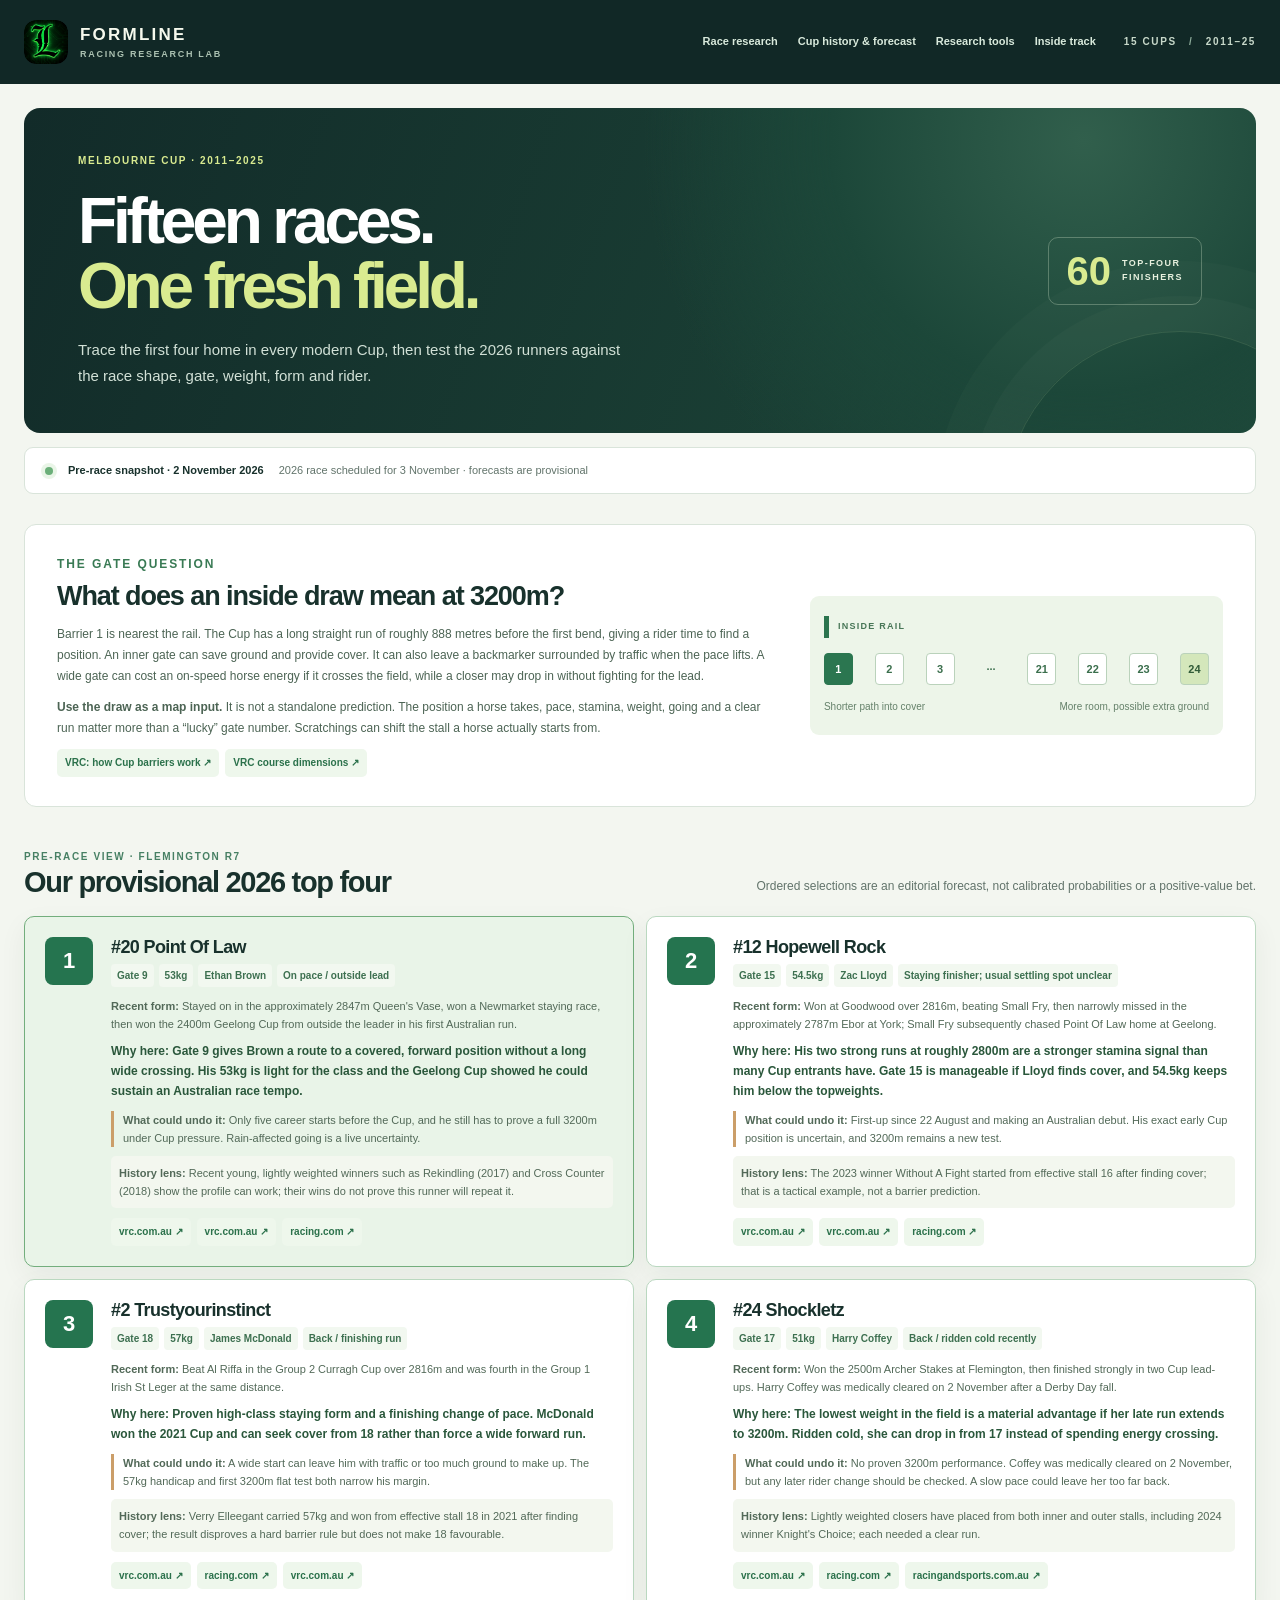
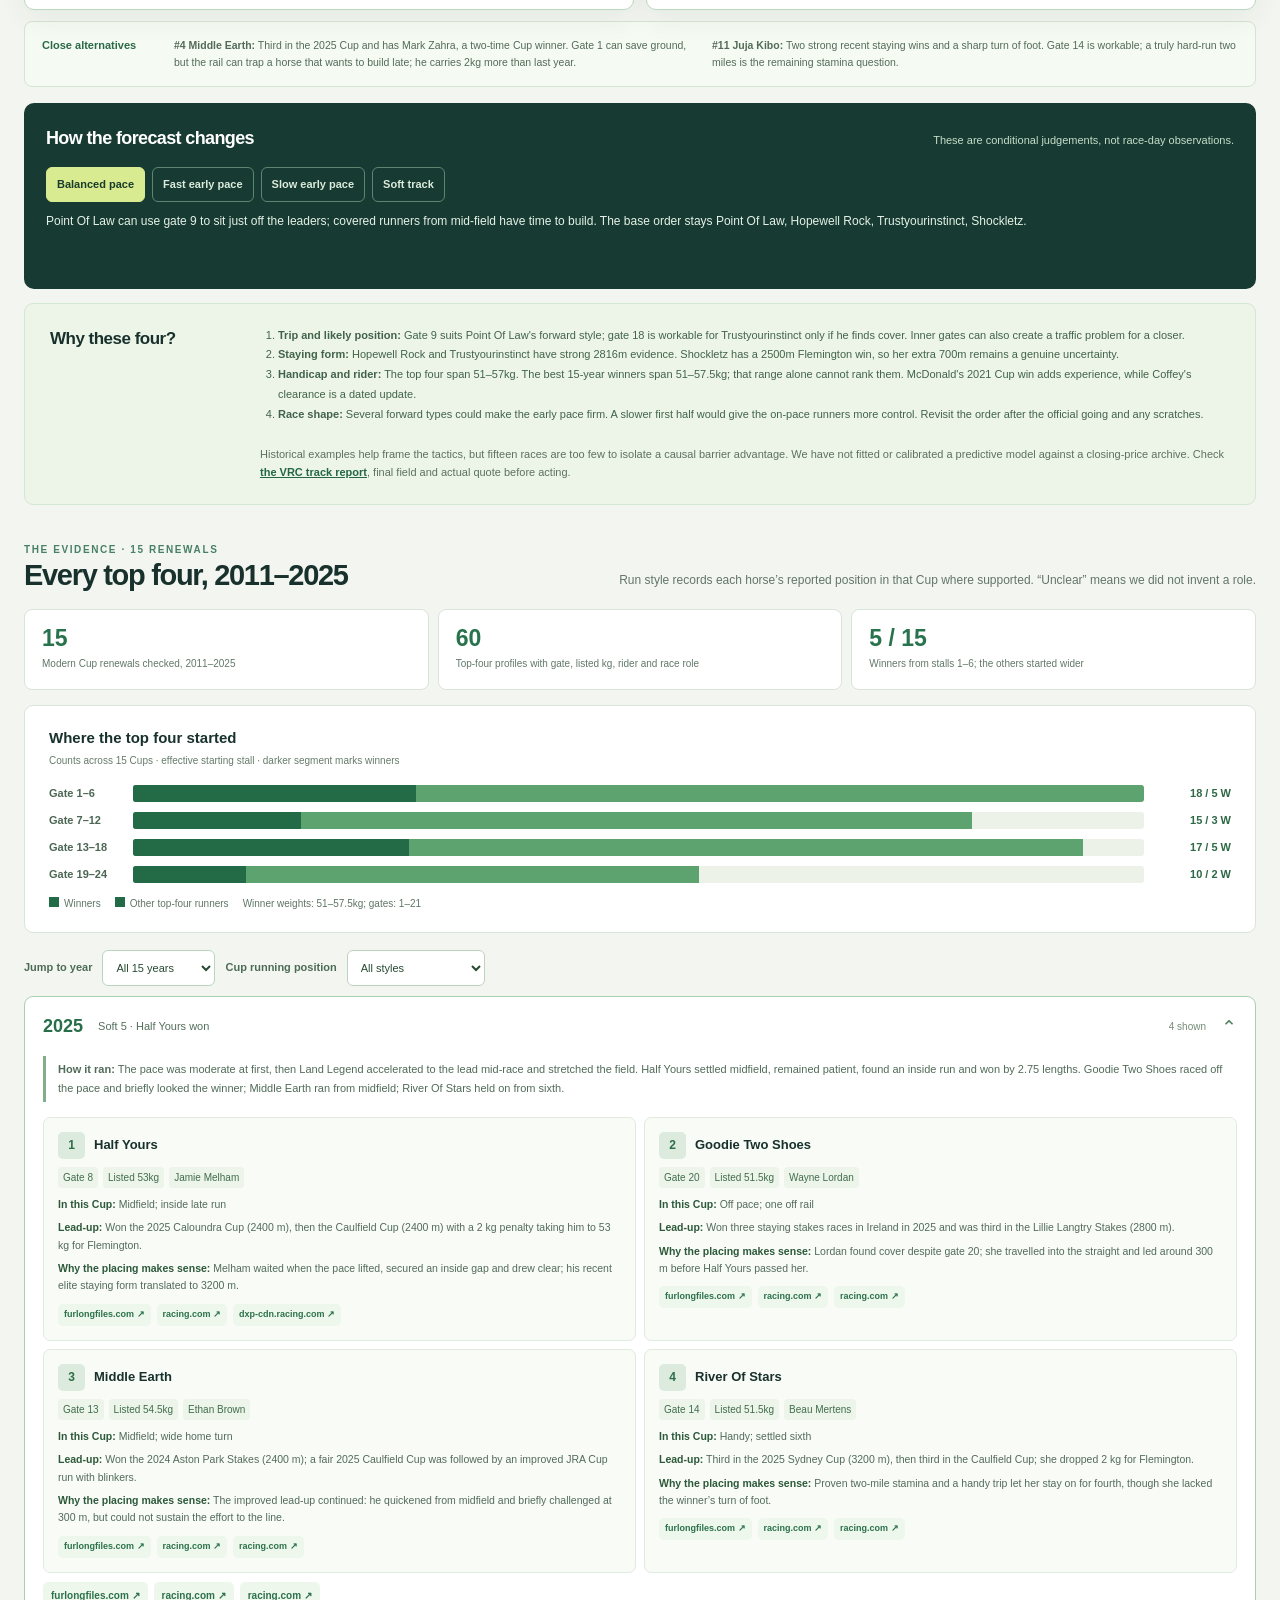
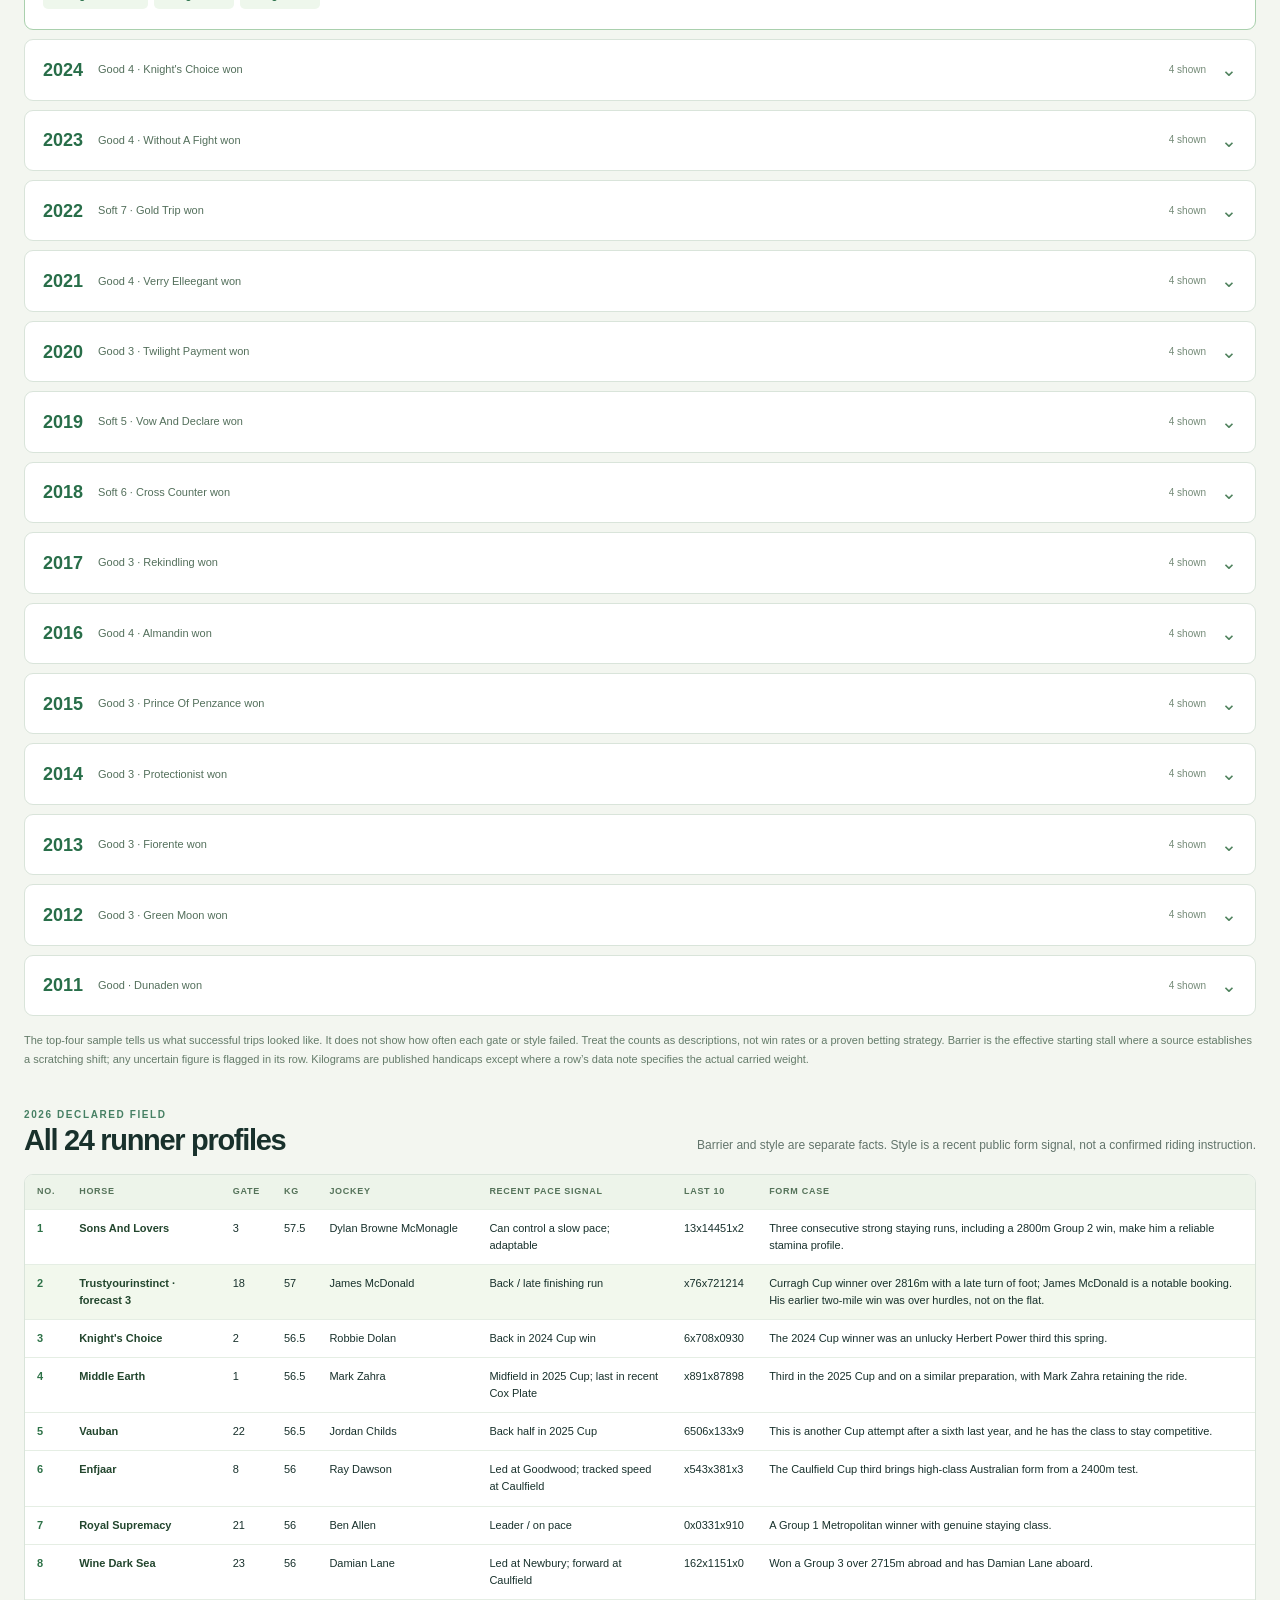
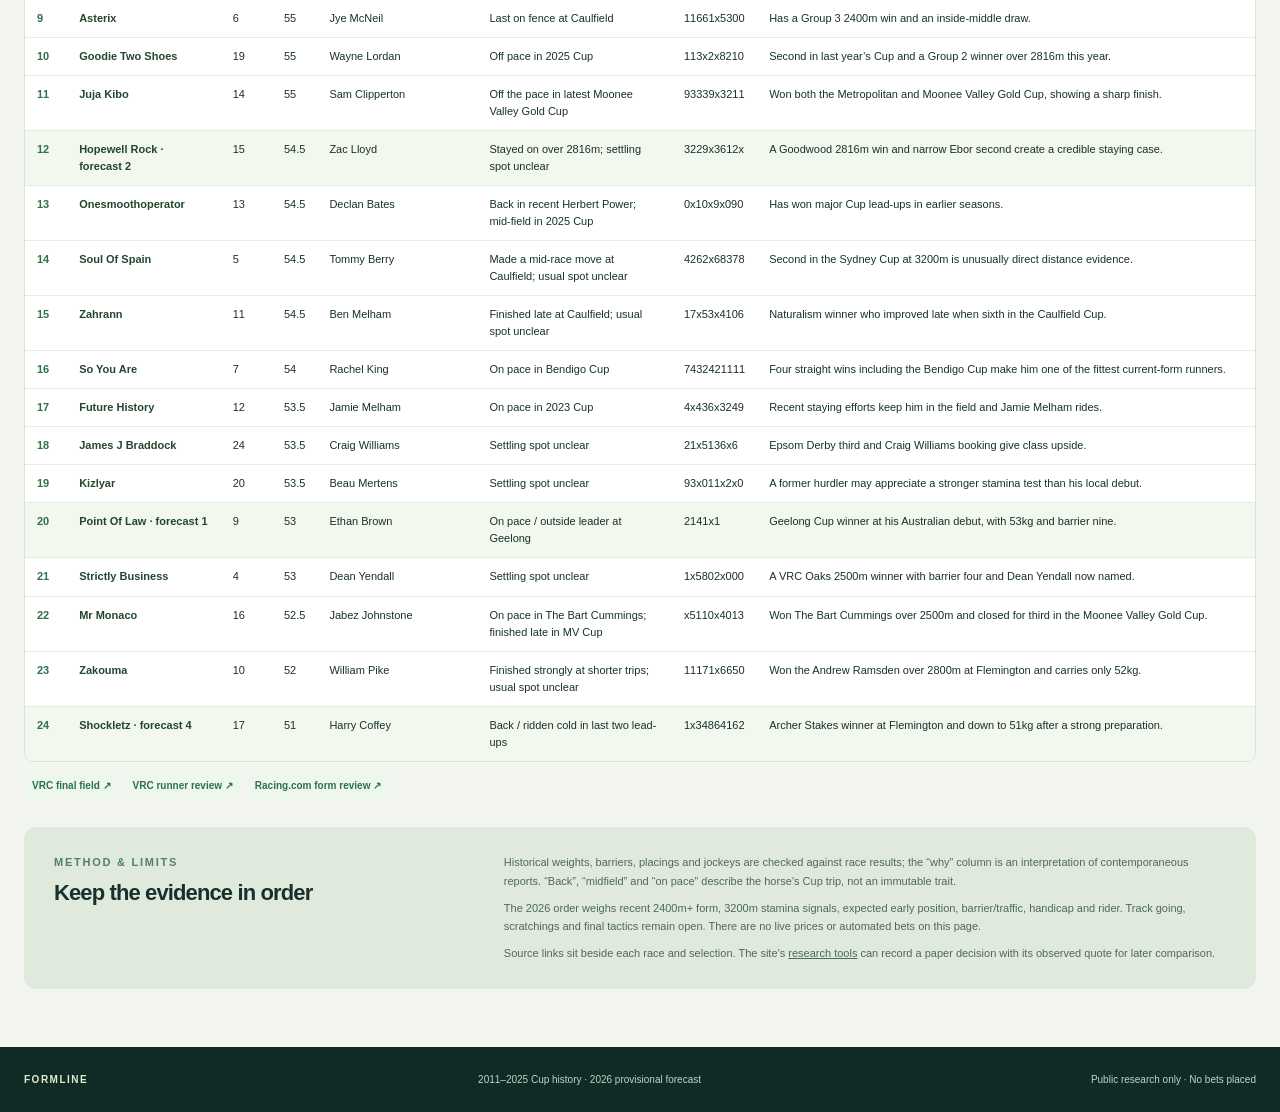
==== cup-analysis.html @ 64420d18 "Add Cup history forecast and personal research workspace" ====
<!doctype html>
<html lang="en-AU">
<head>
  <meta charset="utf-8">
  <meta name="viewport" content="width=device-width, initial-scale=1, viewport-fit=cover">
  <meta name="theme-color" content="#112826">
  <meta name="apple-mobile-web-app-capable" content="yes">
  <meta name="apple-mobile-web-app-status-bar-style" content="black-translucent">
  <meta name="description" content="Fifteen Melbourne Cups, 60 top-four finishers, pace and barrier analysis, and a source-linked provisional 2026 forecast.">
  <title>Cup history and 2026 forecast | FormLine</title>
  <link rel="icon" type="image/png" href="logo-green.png">
  <link rel="apple-touch-icon" href="logo-green.png">
  <link rel="manifest" href="manifest.webmanifest">
  <link rel="stylesheet" href="style.css">
  <link rel="stylesheet" href="cup-analysis.css">
  <script src="cup-analysis.js" defer></script>
</head>
<body>
  <a class="skip-link" href="#forecast">Skip to forecast</a>
  <header class="site-header"><div class="header-inner">
    <button type="button" id="analysisMenuToggle" class="menu-toggle" aria-controls="analysisSidebar" aria-expanded="false" aria-label="Open navigation">☰</button>
    <a class="brand brand-link" href="./" aria-label="FormLine home"><span class="brand-mark"><img src="logo-green.png" alt="" width="44" height="44"></span><span><strong>FORMLINE</strong><small>RACING RESEARCH LAB</small></span></a>
    <nav class="desktop-nav" aria-label="Sections"><a href="./">Race research</a><a href="cup-analysis.html" aria-current="page">Cup history &amp; forecast</a><a href="research-tools.html">Research tools</a><a href="./#news">Inside track</a></nav>
    <span class="header-tag">15 CUPS <span aria-hidden="true">/</span> 2011–25</span>
  </div></header>
  <aside id="analysisSidebar" class="mobile-sidebar" aria-label="Mobile navigation">
    <div class="brand"><span class="brand-mark"><img src="logo-green.png" alt="" width="44" height="44"></span><span><strong>FORMLINE</strong><small>RACING RESEARCH LAB</small></span></div>
    <nav aria-label="Mobile sections"><a href="./">Race research</a><a href="#forecast">2026 forecast</a><a href="#history">Past Cups</a><a href="#field">Current field</a><a href="research-tools.html">Research tools</a><a href="./#news">Inside track</a></nav>
    <p>Source-linked pre-race analysis. Check race-day conditions, riders and scratchings.</p>
  </aside>
  <button type="button" id="analysisMenuScrim" class="menu-scrim" aria-label="Close navigation" tabindex="-1"></button>
  <main class="shell cup-shell">
    <section class="hero cup-hero"><div><p class="eyebrow">MELBOURNE CUP · 2011–2025</p><h1>Fifteen races.<br><span>One fresh field.</span></h1><p class="hero-copy">Trace the first four home in every modern Cup, then test the 2026 runners against the race shape, gate, weight, form and rider.</p></div><div class="hero-badge"><span>60</span><small>TOP-FOUR<br>FINISHERS</small></div></section>
    <div class="analysis-status"><span class="status-dot"></span><strong>Pre-race snapshot · 2 November 2026</strong><span>2026 race scheduled for 3 November · forecasts are provisional</span></div>
    <section class="analysis-intro" aria-labelledby="gate-title"><div><p class="eyebrow">THE GATE QUESTION</p><h2 id="gate-title">What does an inside draw mean at 3200m?</h2><p>Barrier 1 is nearest the rail. The Cup has a long straight run of roughly 888 metres before the first bend, giving a rider time to find a position. An inner gate can save ground and provide cover. It can also leave a backmarker surrounded by traffic when the pace lifts. A wide gate can cost an on-speed horse energy if it crosses the field, while a closer may drop in without fighting for the lead.</p><p><strong>Use the draw as a map input.</strong> It is not a standalone prediction. The position a horse takes, pace, stamina, weight, going and a clear run matter more than a “lucky” gate number. Scratchings can shift the stall a horse actually starts from.</p><div class="source-links"><a href="https://www.vrc.com.au/latest-news/breaking-down-the-barrier-numbers/" target="_blank" rel="noopener noreferrer">VRC: how Cup barriers work ↗</a><a href="https://www.vrc.com.au/media/3fjduqfh/2020-final-lexus-melbourne-cup-full-conditions-final.pdf" target="_blank" rel="noopener noreferrer">VRC course dimensions ↗</a></div></div><div class="gate-diagram" aria-label="Inside stall near rail, outer stall farther from rail"><div class="gate-rail">INSIDE RAIL</div><div class="gate-lane"><span class="gate-inside">1</span><span>2</span><span>3</span><span class="gate-ellipsis">···</span><span>21</span><span>22</span><span>23</span><span class="gate-outside">24</span></div><div class="gate-note"><span>Shorter path into cover</span><span>More room, possible extra ground</span></div></div></section>
    <section id="forecast" class="forecast-section" aria-labelledby="forecast-title"><div class="section-heading"><div><p class="eyebrow">PRE-RACE VIEW · FLEMINGTON R7</p><h2 id="forecast-title">Our provisional 2026 top four</h2></div><p>Ordered selections are an editorial forecast, not calibrated probabilities or a positive-value bet.</p></div><div id="forecast-cards" class="forecast-cards" aria-live="polite"><p class="loading">Loading the field comparison…</p></div><div id="forecast-alternatives" class="forecast-alternatives"></div><div class="scenario-wrap"><div class="scenario-head"><h3>How the forecast changes</h3><p>These are conditional judgements, not race-day observations.</p></div><div id="scenario-tabs" class="scenario-tabs" role="tablist" aria-label="Race scenarios"></div><div id="scenario-panel" class="scenario-panel" role="tabpanel" aria-live="polite"></div></div><div class="forecast-method"><h3>Why these four?</h3><ol id="forecast-logic"></ol><p>Historical examples help frame the tactics, but fifteen races are too few to isolate a causal barrier advantage. We have not fitted or calibrated a predictive model against a closing-price archive. Check <a href="https://www.vrc.com.au/track-and-weather-conditions/" target="_blank" rel="noopener noreferrer">the VRC track report</a>, final field and actual quote before acting.</p></div></section>
    <section id="history" class="history-section" aria-labelledby="history-title"><div class="section-heading"><div><p class="eyebrow">THE EVIDENCE · 15 RENEWALS</p><h2 id="history-title">Every top four, 2011–2025</h2></div><p>Run style records each horse’s reported position in that Cup where supported. “Unclear” means we did not invent a role.</p></div><div id="history-stats" class="history-stats" aria-live="polite"></div><div id="gate-chart" class="gate-chart"></div><div class="history-controls"><label for="history-year">Jump to year</label><select id="history-year"><option value="all">All 15 years</option></select><label for="history-style">Cup running position</label><select id="history-style"><option value="all">All styles</option><option value="leader">Leader / on pace</option><option value="midfield">Midfield / handy</option><option value="back">Back / closer</option><option value="unclear">Unclear</option></select></div><div id="history-years" class="history-years"><p class="loading">Loading verified race results…</p></div><p class="history-caveat">The top-four sample tells us what successful trips looked like. It does not show how often each gate or style failed. Treat the counts as descriptions, not win rates or a proven betting strategy. Barrier is the effective starting stall where a source establishes a scratching shift; any uncertain figure is flagged in its row. Kilograms are published handicaps except where a row’s data note specifies the actual carried weight.</p></section>
    <section id="field" class="field-section" aria-labelledby="field-title"><div class="section-heading"><div><p class="eyebrow">2026 DECLARED FIELD</p><h2 id="field-title">All 24 runner profiles</h2></div><p>Barrier and style are separate facts. Style is a recent public form signal, not a confirmed riding instruction.</p></div><div id="field-table" class="field-table-wrap"><p class="loading">Loading declared field…</p></div><div class="source-links"><a href="https://www.vrc.com.au/latest-news/lexus-melbourne-cup-field-and-barriers-announced-for-166th-running/" target="_blank" rel="noopener noreferrer">VRC final field ↗</a><a href="https://www.vrc.com.au/latest-news/every-runner-in-the-2026-lexus-melbourne-cup/" target="_blank" rel="noopener noreferrer">VRC runner review ↗</a><a href="https://www.racing.com/news/2026/11/02/news-tipping-melbourne-cup-runner-by-runner" target="_blank" rel="noopener noreferrer">Racing.com form review ↗</a></div></section>
    <section class="method" aria-labelledby="analysis-method-title"><div><p class="eyebrow">METHOD &amp; LIMITS</p><h2 id="analysis-method-title">Keep the evidence in order</h2></div><div><p>Historical weights, barriers, placings and jockeys are checked against race results; the “why” column is an interpretation of contemporaneous reports. “Back”, “midfield” and “on pace” describe the horse’s Cup trip, not an immutable trait.</p><p>The 2026 order weighs recent 2400m+ form, 3200m stamina signals, expected early position, barrier/traffic, handicap and rider. Track going, scratchings and final tactics remain open. There are no live prices or automated bets on this page.</p><p>Source links sit beside each race and selection. The site’s <a href="research-tools.html">research tools</a> can record a paper decision with its observed quote for later comparison.</p></div></section>
  </main>
  <footer class="site-footer"><div class="footer-inner"><strong>FORMLINE</strong><span>2011–2025 Cup history · 2026 provisional forecast</span><span>Public research only · No bets placed</span></div></footer>
</body>
</html>
---- style.css ----
:root{--ink:#18312c;--muted:#62746b;--line:#d9e4da;--paper:#f3f6f0;--green:#277956;--dark:#142f2c;--lime:#d9eb90;--white:#fff;--shadow:0 10px 28px rgba(16,45,34,.06)}
*{box-sizing:border-box}
html{scroll-behavior:smooth}
body{margin:0;background:var(--paper);color:var(--ink);font-family:Inter,ui-sans-serif,-apple-system,BlinkMacSystemFont,"Segoe UI",sans-serif;font-size:14px;line-height:1.55}
button,a{font:inherit}
button{cursor:pointer}
a{color:inherit}
a:focus-visible,button:focus-visible,#race-panel:focus-visible{outline:3px solid #75ac4f;outline-offset:3px}
.skip-link{position:absolute;top:-50px;left:12px;background:var(--lime);padding:8px 12px;z-index:10}
.skip-link:focus{top:12px}
.site-header{background:#112826;color:#f6f9ed}
.header-inner,.shell,.footer-inner{width:min(1260px,calc(100% - 48px));margin:auto}
.header-inner{min-height:84px;display:flex;align-items:center;justify-content:space-between;gap:18px}
.brand{display:flex;align-items:center;gap:12px}
.brand-mark{display:grid;place-items:center;width:44px;height:44px;border-radius:12px;background:var(--lime);color:#172c25;font-size:25px;font-weight:900}
.brand strong,.brand small{display:block;line-height:1.15}
.brand strong{font-size:17px;letter-spacing:.13em;font-weight:900}
.brand small{font-size:9px;letter-spacing:.19em;color:#abc1b1;margin-top:5px;font-weight:750}
.header-tag,.eyebrow{font-size:10px;font-weight:850;letter-spacing:.16em;text-transform:uppercase}
.header-tag{color:#c8d9ca}
.header-tag span{color:#8fae9c;margin:0 8px}
.shell{padding:24px 0 58px}
.hero{min-height:300px;background:radial-gradient(circle at 86% 10%,#315f4c 0,#1c4739 23%,transparent 40%),linear-gradient(110deg,#122b29,#1e493a);color:#fff;display:flex;justify-content:space-between;align-items:center;gap:25px;padding:45px 54px;border-radius:16px;overflow:hidden;position:relative}
.hero:after{content:"";position:absolute;width:350px;height:350px;border:1px solid rgba(230,248,190,.12);border-radius:50%;right:-100px;bottom:-250px;box-shadow:0 0 0 35px rgba(230,248,190,.025),0 0 0 70px rgba(230,248,190,.02)}
.hero .eyebrow{color:var(--lime);margin:0 0 20px}
.hero h1{font-size:clamp(38px,5vw,70px);line-height:1.02;letter-spacing:-.065em;margin:0;font-weight:900}
.hero h1 span{color:var(--lime)}
.hero-copy{max-width:550px;color:#d2e1d7;font-size:15px;line-height:1.7;margin:18px 0 0}
.hero-badge{flex:0 0 auto;display:flex;align-items:center;gap:11px;border:1px solid rgba(232,248,218,.28);padding:13px 18px;border-radius:10px;z-index:1}
.hero-badge span{font-size:40px;line-height:1;font-weight:900;color:var(--lime)}
.hero-badge small{font-size:9px;letter-spacing:.16em;font-weight:850;line-height:1.5;color:#e8f1df}
.status{display:flex;align-items:center;justify-content:space-between;gap:15px;padding:15px 21px;border:1px solid var(--line);background:#fff;border-radius:9px;margin-top:14px;color:var(--muted);font-size:11px}
.status>div{display:flex;align-items:center;gap:10px}
.status strong{color:var(--ink)}
.status p{margin:0}
.status-dot{display:inline-block;width:8px;height:8px;border-radius:50%;background:#6baf79;box-shadow:0 0 0 4px #e9f5e7}
.conditions{display:flex;align-items:center;justify-content:space-between;gap:22px;margin-top:20px;padding:24px 28px;border:1px solid #cbdccc;background:#eaf2e8;border-radius:12px}
.conditions .eyebrow{color:#367a59;margin:0 0 7px}
.conditions h2{font-size:20px;letter-spacing:-.035em;margin:0}
.conditions p:not(.eyebrow){font-size:12px;max-width:820px;color:#455f51;line-height:1.6;margin:8px 0 4px}
.conditions small{color:#567a62;font-size:10px}
.outline-link{display:inline-block;white-space:nowrap;text-decoration:none;color:#1f684a;font-size:11px;font-weight:850;border:1px solid #9bc4a4;background:#fff;border-radius:7px;padding:11px 13px}
.outline-link:hover{background:#f7fbf4}
.research{margin-top:38px}
.section-heading{display:flex;align-items:end;justify-content:space-between;gap:18px;margin-bottom:17px}
.section-heading .eyebrow{color:#478064;margin:0 0 3px}
.section-heading h2{font-size:29px;letter-spacing:-.045em;line-height:1.1;margin:0}
.section-heading>p{margin:0 0 3px;color:var(--muted);font-size:12px}
.race-tabs{display:grid;grid-template-columns:repeat(10,minmax(112px,1fr));gap:7px;overflow-x:auto;padding:2px 2px 11px;margin-bottom:12px;scrollbar-color:#aac6ae transparent}
.race-tab{min-width:112px;min-height:91px;text-align:left;display:flex;flex-direction:column;gap:3px;padding:12px 11px;background:#fff;border:1px solid var(--line);border-radius:9px;color:#5e7167}
.race-tab:hover{background:#f9fbf7;border-color:#8fb89b}
.race-tab.active{background:#e7f2e8;border-color:#2d805b;color:#1d6448;box-shadow:inset 0 -3px #2d805b}
.race-tab strong{font-size:17px;line-height:1;font-weight:900;letter-spacing:-.03em}
.race-tab span{font-size:10px;font-weight:800}
.race-tab small{font-size:9px;line-height:1.25;display:-webkit-box;-webkit-box-orient:vertical;-webkit-line-clamp:2;overflow:hidden}
.content-grid{display:grid;grid-template-columns:minmax(0,1fr) 260px;gap:16px;align-items:start}
.race-panel,.race-index{background:#fff;border:1px solid var(--line);border-radius:12px;box-shadow:var(--shadow)}
.race-panel{padding:28px 32px;scroll-margin-top:20px}
.race-heading{padding-bottom:20px;border-bottom:1px solid #e5ebe4}
.race-heading .eyebrow{margin:0 0 5px;color:#447a58}
.race-heading h2{font-size:clamp(24px,3.2vw,33px);letter-spacing:-.055em;line-height:1.15;margin:0 0 13px}
.fact-list{display:flex;flex-wrap:wrap;gap:6px}
.fact-list span{display:inline-block;background:#f2f7f0;border:1px solid #d7e6d7;padding:6px 8px;border-radius:5px;color:#416d50;font-weight:750;font-size:10px}
.lean{background:#edf5e9;border-left:4px solid #438a5d;border-radius:7px;padding:21px 22px;margin:22px 0 26px}
.lean .eyebrow{margin:0 0 5px;color:#49815a}
.lean h3{font-size:29px;line-height:1.12;letter-spacing:-.05em;color:#286746;margin:0 0 6px}
.lean p:not(.eyebrow){color:#4d6c56;margin:0;font-size:12px}
.evidence h3,.assessment-grid h3,.before-jump h3{font-size:16px;letter-spacing:-.025em;margin:0 0 13px}
.evidence ol{padding:0;list-style:none;margin:0}
.evidence li{display:grid;grid-template-columns:30px 1fr;gap:9px;padding:0 0 16px;margin-bottom:16px;border-bottom:1px solid #edf0eb}
.evidence li:last-child{margin-bottom:0}
.evidence-number{font-size:11px;font-weight:900;color:#38815a;padding-top:2px}
.evidence li p{font-size:12px;color:#4e6154;margin:0;line-height:1.75}
.source-links{display:flex;flex-wrap:wrap;gap:6px;margin-top:9px}
.source-links a{display:inline-block;background:#eef7ec;color:#2b714b;font-size:10px;font-weight:800;text-decoration:none;padding:6px 8px;border-radius:5px}
.source-links a:hover{text-decoration:underline;background:#e6f2df}
.assessment-grid{display:grid;grid-template-columns:repeat(3,minmax(0,1fr));gap:10px;margin-top:21px}
.assessment-grid section{background:#f7faf5;border:1px solid #e2eae0;border-radius:8px;padding:17px}
.assessment-grid .eyebrow,.before-jump .eyebrow{font-size:9px;margin:0 0 6px;color:#6c9475}
.assessment-grid h3{font-size:13px;margin-bottom:7px}
.assessment-grid p:not(.eyebrow){font-size:11px;line-height:1.7;margin:0;color:#586b5f}
.before-jump{display:grid;grid-template-columns:1.4fr 1fr;gap:20px;margin-top:15px;padding:22px;border-radius:8px;background:#173847;color:#fff}
.before-jump .eyebrow{color:#c9de90}
.before-jump h3{margin-bottom:6px}
.before-jump p:not(.eyebrow){font-size:11px;line-height:1.7;color:#d6e5e5;margin:0}
.references{margin-top:24px;border-top:1px solid #e5ebe4;padding-top:19px}
.references h3{font-size:11px;color:#617969;margin:0}
.race-index{padding:22px 16px;position:sticky;top:16px}
.race-index .eyebrow{color:#518364;margin:0 0 3px;padding:0 8px}
.race-index h2{font-size:20px;letter-spacing:-.04em;margin:0 8px 15px}
.index-row{width:100%;display:grid;grid-template-columns:30px 1fr 10px;gap:5px;align-items:center;padding:10px 8px;border:0;border-top:1px solid #edf0ec;background:transparent;text-align:left;color:#66766a}
.index-row:hover,.index-row.active{background:#f0f7ee;color:#216b47}
.index-row>span:first-child{font-weight:900;font-size:11px}
.index-row strong,.index-row small{display:block}
.index-row strong{font-size:11px;color:var(--ink)}
.index-row small{font-size:9px;line-height:1.35;color:#7a8a7c}
.index-row>span:last-child{font-size:12px}
.method{display:grid;grid-template-columns:1fr 1.7fr;gap:25px;align-items:start;background:#dfeadd;border-radius:12px;padding:26px 30px;margin-top:22px}
.method .eyebrow{margin:0 0 4px;color:#518164}
.method h2{font-size:22px;letter-spacing:-.04em;margin:0}
.method p{font-size:11px;line-height:1.7;color:#4e6957;margin:0 0 8px}
.method p:last-child{margin-bottom:0}
.site-footer{background:#102a26;color:#c4d2c5}
.footer-inner{display:flex;justify-content:space-between;gap:12px;padding:25px 0;font-size:10px}
.footer-inner strong{color:#e0edcd;letter-spacing:.15em}
.loading{padding:30px;color:var(--muted)}
@media(max-width:1100px){.race-tabs{grid-template-columns:repeat(10,120px)}.content-grid{grid-template-columns:minmax(0,1fr) 220px}.assessment-grid{grid-template-columns:1fr}.race-index{position:static}}
@media(max-width:780px){.header-inner,.shell,.footer-inner{width:min(100% - 28px,1260px)}.hero{padding:35px 28px;min-height:290px}.hero-badge{display:none}.content-grid{grid-template-columns:1fr}.race-index{display:none}.race-panel{padding:23px 20px}.conditions{display:block}.conditions .outline-link{margin-top:15px}.section-heading{display:block}.section-heading>p{margin-top:6px}.assessment-grid{grid-template-columns:repeat(3,minmax(0,1fr))}.method{grid-template-columns:1fr}}
@media(max-width:600px){.header-inner{min-height:70px}.header-tag{display:none}.hero h1{font-size:42px}.hero-copy{font-size:13px}.status{display:block}.status p{margin-top:6px;padding-left:18px}.conditions{padding:21px}.race-heading h2{font-size:24px}.lean h3{font-size:25px}.assessment-grid,.before-jump{grid-template-columns:1fr}.footer-inner{flex-wrap:wrap}.footer-inner span:last-child{width:100%}}
@media(prefers-reduced-motion:reduce){html{scroll-behavior:auto}}
.brand-mark{background:transparent;overflow:hidden}
.brand-mark img{display:block;width:100%;height:100%;object-fit:cover;border-radius:12px}
.rankings{background:#f0f7ef;border:1px solid #c8dfca;border-radius:9px;padding:22px;margin:0 0 25px}.rankings-heading .eyebrow{margin:0;color:#4a865c}.rankings-heading h3{margin:5px 0;font-size:21px;letter-spacing:-.04em}.rankings-heading>p:last-child,.rank-disclaimer{font-size:11px;color:#5c735f;line-height:1.6}.rank-cards{display:grid;grid-template-columns:repeat(3,minmax(0,1fr));gap:9px;margin-top:16px}.rank-card{display:flex;flex-direction:column;align-items:start;text-align:left;gap:7px;padding:14px;background:#fff;border:1px solid #bad3bd;border-radius:7px;color:#2e5b3a}.rank-card.active{color:#fff;background:#286b45;border-color:#286b45}.rank-card small{font-weight:900;letter-spacing:.12em}.rank-card strong{font-size:13px}.rank-card span{font-size:10px;opacity:.8}.rank-detail{padding:18px;margin-top:10px;background:#fff;border:1px solid #d7e7d8;border-radius:7px}.rank-detail .eyebrow{color:#4a865c;margin:0}.rank-detail h4{font-size:19px;margin:5px 0}.rank-detail p{font-size:12px;line-height:1.65;color:#4d6553}.rank-detail .source-links{margin-top:11px}.rank-disclaimer{margin:12px 0 0}@media(max-width:600px){.rankings{padding:16px}.rank-cards{grid-template-columns:1fr}}

/* Melbourne Cup Day editorial card and installable phone layout */
.desktop-nav{display:flex;gap:20px;align-items:center;margin-left:auto}.desktop-nav a{color:#d9eadc;text-decoration:none;font-size:11px;font-weight:800;white-space:nowrap}.desktop-nav a:hover{text-decoration:underline}.mobile-sidebar,.menu-scrim,.menu-toggle{display:none}.header-tag{margin-left:10px}.site-header{position:sticky;top:0;z-index:30}.research,.news-section,.install-panel{scroll-margin-top:96px}.race-panel{scroll-margin-top:100px}
.lean h3{font-size:18px;line-height:1.35;letter-spacing:-.025em}.lean p:not(.eyebrow){margin-top:10px}.fact-list span{white-space:normal}
.watchlist,.dossiers{margin:22px 0}.dossier-heading .eyebrow{color:#397a54;margin:0}.dossier-heading h3{font-size:19px;letter-spacing:-.04em;margin:4px 0}.dossier-heading>p:last-child{font-size:11px;color:#657b69;line-height:1.6;margin:4px 0 14px}.watch-grid{display:grid;grid-template-columns:repeat(3,minmax(0,1fr));gap:9px}.watch-card{border:1px solid #dbe8dc;background:#f8fbf7;border-radius:8px;padding:15px}.watch-card>span{font-size:10px;letter-spacing:.12em;font-weight:900;color:#4c9262}.watch-card h4{font-size:14px;letter-spacing:-.02em;margin:5px 0 9px}.watch-card p{font-size:11px;color:#506957;line-height:1.65}.watch-risk,.dossier-risk{border-left:3px solid #a8cdae;padding-left:9px}
.dossier-grid{display:grid;grid-template-columns:repeat(2,minmax(0,1fr));gap:8px}.dossier{min-width:0;border:1px solid #d8e5da;border-radius:8px;background:#fff}.dossier[open]{border-color:#84ba8f;background:#fcfefb}.dossier summary{list-style:none;cursor:pointer;display:flex;gap:9px;align-items:center;padding:12px}.dossier summary::-webkit-details-marker{display:none}.runner-no{display:grid;place-items:center;flex:none;width:30px;height:30px;background:#e6f2e6;color:#286a47;border-radius:6px;font-size:11px;font-weight:900}.dossier summary strong{display:block;font-size:12px}.dossier summary small{display:block;color:#718574;font-size:10px;line-height:1.5}.dossier-chevron{margin-left:auto;color:#5a8866}.dossier[open] .dossier-chevron{transform:rotate(180deg)}.dossier-body{padding:0 14px 15px}.dossier-body p{font-size:11px;line-height:1.7;color:#4e6655}.dossier-meta{font-size:10px!important;color:#798c7b!important}.mark-controls{display:flex;flex-wrap:wrap;gap:5px;margin:13px 0}.mark-controls button{border:1px solid #cddfce;border-radius:6px;background:#fff;color:#3d6a4c;padding:6px 8px;font-size:10px;font-weight:800}.mark-controls .mark-star.active{background:#fff1c0;border-color:#e4ca68;color:#715400}.mark-controls .mark-tag.active{background:#28714b;border-color:#28714b;color:#fff}
.news-section{margin-top:35px}.news-grid{display:grid;grid-template-columns:repeat(2,minmax(0,1fr));gap:12px}.news-card{background:#fff;border:1px solid var(--line);border-radius:10px;padding:21px;box-shadow:var(--shadow)}.news-meta{display:flex;justify-content:space-between;gap:8px;font-size:10px;font-weight:900;color:#44865b;text-transform:uppercase;letter-spacing:.08em}.news-meta time{color:#869789}.news-card h3{font-size:17px;letter-spacing:-.035em;margin:9px 0}.news-card p{font-size:11px;color:#516a58;line-height:1.7}.news-impact{background:#eff7ed;padding:10px;border-radius:6px}.news-horses{display:flex;flex-wrap:wrap;gap:5px;margin:11px 0}.news-horses span{padding:4px 7px;background:#e9f3e8;color:#3c7651;border-radius:4px;font-size:9px;font-weight:800}
.install-panel{display:flex;justify-content:space-between;align-items:center;gap:18px;margin-top:24px;padding:24px 29px;background:#183c32;color:#fff;border-radius:12px}.install-panel .eyebrow{color:#d4ec94;margin:0}.install-panel h2{font-size:22px;letter-spacing:-.04em;margin:5px 0}.install-panel p:not(.eyebrow){font-size:11px;line-height:1.7;color:#d5e7d9;margin:0;max-width:760px}.install-panel button{border:0;border-radius:6px;background:#d9eb90;color:#183c32;padding:10px 15px;font-size:12px;font-weight:850;white-space:nowrap}.install-panel button[hidden]{display:none}
.dossier summary:focus-visible,.mark-controls button:focus-visible,.menu-toggle:focus-visible,.mobile-sidebar a:focus-visible{outline:3px solid #6baa5d;outline-offset:2px}
@media(max-width:1000px){.desktop-nav{gap:10px}.header-tag{display:none}.watch-grid{grid-template-columns:1fr}.dossier-grid{grid-template-columns:1fr}}
@media(max-width:700px){.desktop-nav{display:none}.header-inner{justify-content:flex-start;min-height:70px}.menu-toggle{display:grid;place-items:center;flex:none;width:40px;height:40px;border:1px solid #48715d;border-radius:7px;background:#234a3d;color:#fff;font-size:19px}.mobile-sidebar{display:flex;flex-direction:column;gap:24px;position:fixed;left:0;top:0;z-index:62;width:min(310px,86vw);height:100dvh;overflow:auto;padding:calc(25px + env(safe-area-inset-top)) 20px calc(20px + env(safe-area-inset-bottom));background:#112826;color:#fff;transform:translateX(-105%);transition:transform .2s ease;box-shadow:12px 0 30px rgba(0,0,0,.17)}.menu-open .mobile-sidebar{transform:translateX(0)}.mobile-sidebar nav{display:grid;gap:6px}.mobile-sidebar nav a{display:block;text-decoration:none;color:#e4f1e3;padding:12px 13px;border-radius:7px;background:#1c4235;font-size:13px;font-weight:800}.mobile-sidebar nav a:hover{background:#2e6349}.mobile-sidebar p{margin-top:auto;color:#a9c9b2;font-size:11px;line-height:1.6}.menu-scrim{display:none;position:fixed;inset:0;z-index:61;width:100%;height:100dvh;border:0;background:rgba(8,28,21,.57)}.menu-open .menu-scrim{display:block}.menu-open{overflow:hidden}.race-panel{scroll-margin-top:85px}.research,.news-section,.install-panel{scroll-margin-top:85px}.news-grid{grid-template-columns:1fr}.install-panel{align-items:flex-start;flex-direction:column;padding:21px}.hero{min-height:250px}.status{display:block}.status p{margin-top:8px}.race-index{display:none}}
@media(max-width:430px){.header-inner,.shell,.footer-inner{width:min(100% - 24px,1260px)}.header-inner{gap:8px}.brand{gap:8px}.brand strong{font-size:14px}.brand small{font-size:8px}.brand-mark{width:38px;height:38px}.hero{padding:28px 22px}.hero h1{font-size:36px}.hero-copy{font-size:12px}.race-panel{padding:17px 15px}.conditions{padding:17px}.watch-card,.news-card{padding:15px}.dossier summary{padding:10px}.mark-controls button{padding:7px}}
@media(display-mode:standalone){.install-panel{display:none}}
@media(prefers-reduced-motion:reduce){.mobile-sidebar{transition:none}}
.cup-feature{display:flex;align-items:center;justify-content:space-between;gap:20px;margin-top:17px;padding:22px 26px;background:#e2efe1;border:1px solid #b8d7bc;border-radius:11px}
.cup-feature .eyebrow{margin:0 0 5px;color:#2d7450}
.cup-feature h2{font-size:19px;letter-spacing:-.035em;line-height:1.2;margin:0 0 6px}
.cup-feature p:not(.eyebrow){font-size:11px;line-height:1.6;color:#526d58;margin:0;max-width:760px}
.cup-feature-link{display:inline-flex;align-items:center;gap:10px;flex:none;padding:10px 13px;border-radius:7px;background:#246e49;color:#fff;font-size:11px;font-weight:850;text-decoration:none}
.cup-feature-link:hover{background:#185b3a}
@media(max-width:700px){.cup-feature{display:block;padding:19px}.cup-feature-link{margin-top:13px}.desktop-nav{display:none}}
---- cup-analysis.css ----
.brand-link{text-decoration:none;color:inherit}
.sr-only{position:absolute;width:1px;height:1px;padding:0;margin:-1px;overflow:hidden;clip:rect(0,0,0,0);white-space:nowrap;border:0}
.cup-shell{max-width:1260px}
.cup-hero{min-height:265px}
.analysis-status{display:flex;flex-wrap:wrap;align-items:center;gap:10px 15px;margin-top:14px;padding:14px 20px;background:#fff;border:1px solid var(--line);border-radius:9px;color:var(--muted);font-size:11px}
.analysis-status strong{color:var(--ink)}
.analysis-intro{display:grid;grid-template-columns:minmax(0,1.4fr) minmax(280px,.8fr);gap:30px;align-items:center;margin:30px 0 42px;padding:29px 32px;background:#fff;border:1px solid var(--line);border-radius:12px}
.analysis-intro .eyebrow,.forecast-method .eyebrow{margin:0 0 6px;color:#397a54}
.analysis-intro h2{font-size:27px;line-height:1.15;letter-spacing:-.04em;margin:0 0 12px}
.analysis-intro p{color:#4c6454;font-size:12px;line-height:1.75;margin:0 0 10px}
.gate-diagram{min-width:0;padding:20px 14px;background:#edf5e9;border-radius:9px}
.gate-rail{font-size:9px;letter-spacing:.14em;font-weight:900;color:#487657;border-left:5px solid #2b744e;padding:4px 0 4px 9px;margin-bottom:15px}
.gate-lane{display:flex;align-items:center;justify-content:space-between;gap:3px}
.gate-lane span{display:grid;place-items:center;min-width:29px;height:32px;border-radius:4px;background:#fff;border:1px solid #bad2bb;color:#3b6f4d;font-weight:850;font-size:11px}
.gate-lane .gate-inside{background:#2b7650;color:#fff;border-color:#2b7650}
.gate-lane .gate-outside{background:#d4e7bb;color:#315b38}
.gate-lane .gate-ellipsis{border:0;background:transparent}
.gate-note{display:flex;justify-content:space-between;gap:10px;color:#65816a;font-size:10px;margin-top:14px}
.gate-note span:last-child{text-align:right}
.forecast-section,.history-section,.field-section{scroll-margin-top:100px;margin-top:37px}
.forecast-cards{display:grid;grid-template-columns:repeat(2,minmax(0,1fr));gap:12px}
.forecast-card{min-width:0;display:grid;grid-template-columns:54px minmax(0,1fr);gap:12px;padding:20px;background:#fff;border:1px solid #bad8c0;border-radius:10px;box-shadow:var(--shadow)}
.forecast-card:first-child{background:#e9f4e8;border-color:#73ae7d}
.forecast-rank{display:grid;place-items:center;align-self:start;width:48px;height:48px;border-radius:8px;background:#25744f;color:#fff;font-size:22px;font-weight:900}
.forecast-card h3{font-size:18px;letter-spacing:-.035em;line-height:1.15;margin:0 0 6px}
.forecast-card .runner-line{display:flex;flex-wrap:wrap;gap:5px;margin-bottom:10px}
.runner-line span{font-size:10px;font-weight:750;color:#3d7050;background:#f2f8f0;padding:4px 6px;border-radius:4px}
.forecast-card p{font-size:11px;line-height:1.65;color:#526958;margin:0 0 9px}
.forecast-card .forecast-case{font-size:12px;color:#2a573b;font-weight:650}
.forecast-card .forecast-risk{border-left:3px solid #cb9e69;padding-left:9px}
.forecast-card .forecast-lens{background:#f3f7ef;padding:8px;border-radius:5px}
.forecast-card .source-links{margin-top:10px}
.forecast-alternatives{display:grid;grid-template-columns:120px 1fr 1fr;gap:12px;align-items:start;margin-top:11px;padding:15px 17px;border:1px solid #d5e5d2;border-radius:8px;background:#f5faf2}
.forecast-alternatives strong{color:#2a6947;font-size:11px}
.forecast-alternatives p{font-size:10.5px;line-height:1.6;color:#546b59;margin:0}
.scenario-wrap{margin-top:16px;padding:22px;background:#173b32;color:#fff;border-radius:10px}
.scenario-head{display:flex;justify-content:space-between;align-items:baseline;gap:12px}
.scenario-head h3{font-size:18px;letter-spacing:-.035em;margin:0}
.scenario-head p{font-size:11px;color:#c6ddca;margin:0}
.scenario-tabs{display:flex;gap:7px;overflow-x:auto;padding:14px 0 9px}
.scenario-tabs button{white-space:nowrap;padding:8px 10px;border-radius:6px;border:1px solid #5d8671;background:transparent;color:#dcebdc;font-size:11px;font-weight:800}
.scenario-tabs button.active{background:var(--lime);color:#183b2b;border-color:var(--lime)}
.scenario-panel{min-height:56px;font-size:12px;color:#e5f1e6;line-height:1.7}
.forecast-method{display:grid;grid-template-columns:190px 1fr;gap:20px;padding:22px 25px;background:#edf5e9;border:1px solid #d4e6d4;border-radius:9px;margin-top:14px}
.forecast-method h3{font-size:17px;letter-spacing:-.03em;margin:0}
.forecast-method ol{margin:0;padding-left:18px;color:#42634b;font-size:11px;line-height:1.8}
.forecast-method p{grid-column:2;margin:0;color:#5c725f;font-size:11px;line-height:1.7}
.forecast-method a{color:#236745;font-weight:800}
.history-stats{display:grid;grid-template-columns:repeat(3,1fr);gap:9px;margin:15px 0}
.history-stat{padding:16px 17px;background:#fff;border:1px solid var(--line);border-radius:8px}
.history-stat strong{display:block;font-size:23px;line-height:1.1;color:#28734d}
.history-stat span{font-size:10px;color:#627869}
.gate-chart{background:#fff;border:1px solid var(--line);border-radius:9px;padding:20px 24px;margin:14px 0}
.gate-chart h3{font-size:15px;margin:0 0 3px}
.gate-chart>p{font-size:10px;color:#667b69;margin:0 0 17px}
.gate-bar-row{display:grid;grid-template-columns:72px minmax(0,1fr) 75px;align-items:center;gap:12px;margin:10px 0;font-size:11px;color:#4b6653}
.gate-bar-row>span:first-child{font-weight:800}
.gate-track{height:17px;background:#edf2e9;border-radius:3px;overflow:hidden}
.gate-fill{height:100%;background:#5ca36f;position:relative}
.gate-fill .winner-fill{display:block;height:100%;background:#236b47}
.gate-bar-row strong{text-align:right;font-size:11px;color:#2e6845}
.gate-chart .chart-legend{display:flex;gap:14px;align-items:center;flex-wrap:wrap;margin-top:13px;color:#607565;font-size:10px}
.chart-legend i{display:inline-block;width:10px;height:10px;margin-right:5px;background:#236b47}
.chart-legend span:last-child i{background:#5ca36f}
.history-controls{display:flex;flex-wrap:wrap;align-items:center;gap:8px 10px;margin:17px 0 10px}
.history-controls label{color:#4c6b55;font-size:11px;font-weight:800}
.history-controls select{min-height:36px;padding:7px 24px 7px 9px;border:1px solid #bad4be;border-radius:6px;background:#fff;color:#274a32;font:inherit;font-size:11px}
.history-year{margin:9px 0;background:#fff;border:1px solid var(--line);border-radius:9px;overflow:hidden}
.history-year[open]{border-color:#a9d0ad}
.history-year summary{list-style:none;display:flex;align-items:center;gap:15px;cursor:pointer;padding:15px 18px}
.history-year summary::-webkit-details-marker{display:none}
.history-year summary strong{font-size:18px;line-height:1;color:#286e49}
.history-year summary span{font-size:11px;color:#536f5b}
.history-year summary em{font-size:10px;color:#748a77;font-style:normal;margin-left:auto}
.history-year summary:after{content:'⌄';font-size:19px;color:#4f825d}
.history-year[open] summary:after{transform:rotate(180deg)}
.history-year-body{padding:0 18px 20px}
.history-story{border-left:3px solid #82ad88;padding:4px 0 4px 12px;color:#506b57;font-size:11px;line-height:1.7;margin:0 0 15px}
.history-top4{display:grid;grid-template-columns:repeat(2,minmax(0,1fr));gap:8px}
.history-runner{min-width:0;background:#f8fbf6;border:1px solid #e0ebe0;border-radius:7px;padding:14px}
.history-runner-head{display:flex;gap:9px;align-items:center;margin-bottom:8px}
.history-runner-head>span{display:grid;place-items:center;width:27px;height:27px;flex:none;background:#dcebdd;color:#2d6f48;border-radius:5px;font-size:12px;font-weight:900}
.history-runner-head h4{font-size:13px;margin:0;line-height:1.2}
.history-runner-meta{display:flex;flex-wrap:wrap;gap:5px;margin:0 0 8px}
.history-runner-meta span{font-size:10px;color:#416e4d;background:#edf4ea;padding:3px 5px;border-radius:4px}
.history-runner p{font-size:10.5px;line-height:1.65;color:#536b59;margin:6px 0}
.history-runner p strong{color:#2d593a}
.history-runner .source-links a{font-size:9px;padding:4px 6px}
.history-caveat{color:#647b69;font-size:11px;line-height:1.75;margin:15px 0 0}
.field-table-wrap{overflow-x:auto;background:#fff;border:1px solid var(--line);border-radius:9px;margin:16px 0 10px}
.field-table{width:100%;border-collapse:collapse;min-width:880px;font-size:11px}
.field-table th,.field-table td{text-align:left;padding:10px 12px;vertical-align:top;border-bottom:1px solid #e5eee4}
.field-table th{font-size:9px;letter-spacing:.08em;color:#55735a;text-transform:uppercase;background:#edf4ea;position:sticky;top:0}
.field-table td:first-child{font-weight:900;color:#2e7248}
.field-table tr:last-child td{border-bottom:0}
.field-table tr.forecast-row{background:#f2f8ed}
.field-table td:nth-child(2){font-weight:800;color:#23462e}
.field-table td:nth-child(5){min-width:160px}
.field-table td:last-child{min-width:200px}
.field-table a{color:#236a47;font-weight:800}
.field-section>.source-links{margin-bottom:28px}
@media(max-width:850px){.analysis-intro{grid-template-columns:1fr}.forecast-method{grid-template-columns:1fr}.forecast-method p{grid-column:1}.history-top4{grid-template-columns:1fr}.forecast-alternatives{grid-template-columns:1fr 1fr}.forecast-alternatives strong{grid-column:1/-1}}
@media(max-width:700px){.cup-hero{min-height:240px}.forecast-cards{grid-template-columns:1fr}.analysis-intro{padding:22px}.analysis-intro h2{font-size:23px}.scenario-head{display:block}.scenario-head p{margin-top:3px}.forecast-section,.history-section,.field-section{scroll-margin-top:85px}.forecast-alternatives{grid-template-columns:1fr}}
@media(max-width:430px){.analysis-intro{padding:18px}.gate-diagram{padding:15px 8px}.gate-lane span{min-width:23px;height:28px;font-size:10px}.forecast-card{grid-template-columns:42px 1fr;padding:14px}.forecast-rank{width:37px;height:37px;font-size:18px}.history-stats{grid-template-columns:1fr 1fr}.history-stat:last-child{grid-column:1/-1}.gate-chart{padding:16px}.gate-bar-row{grid-template-columns:54px 1fr 56px;gap:7px}.history-year summary{padding:12px;gap:8px}.history-year summary em{display:none}.history-year-body{padding:0 12px 15px}}
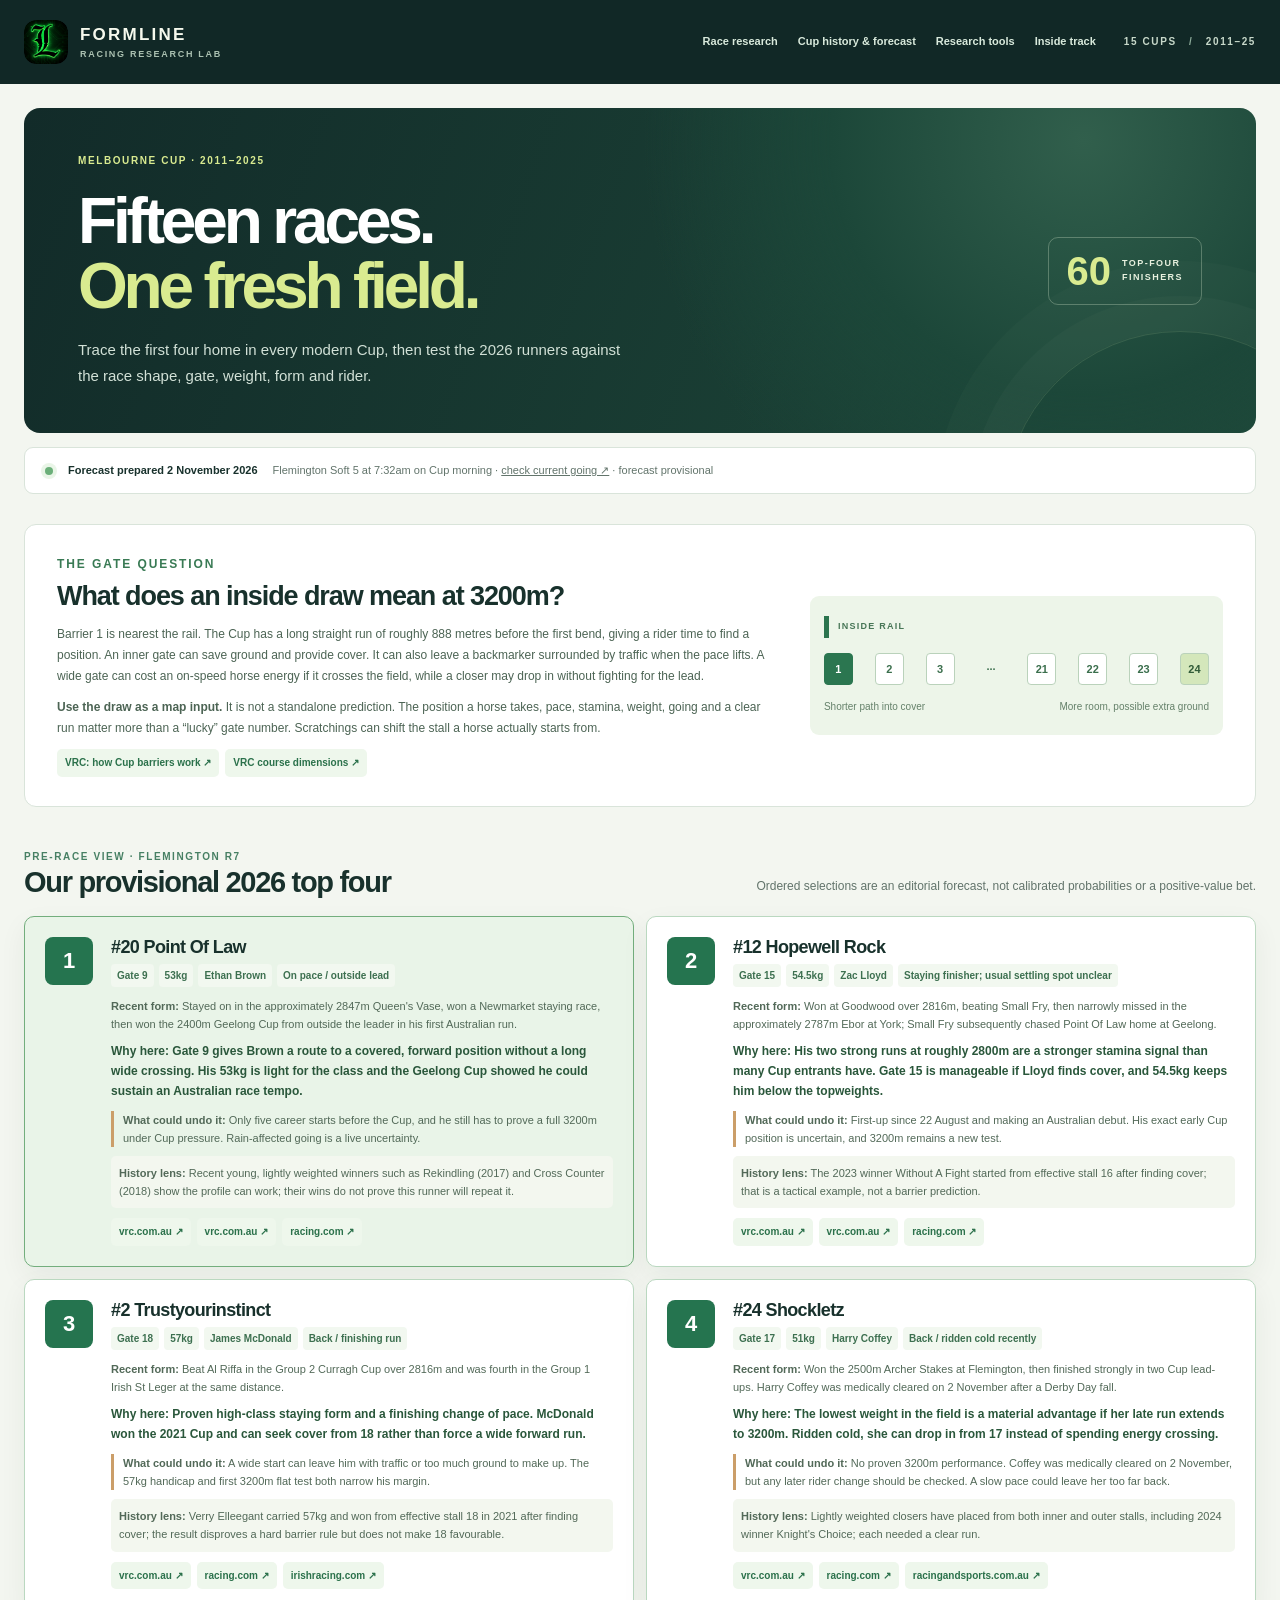
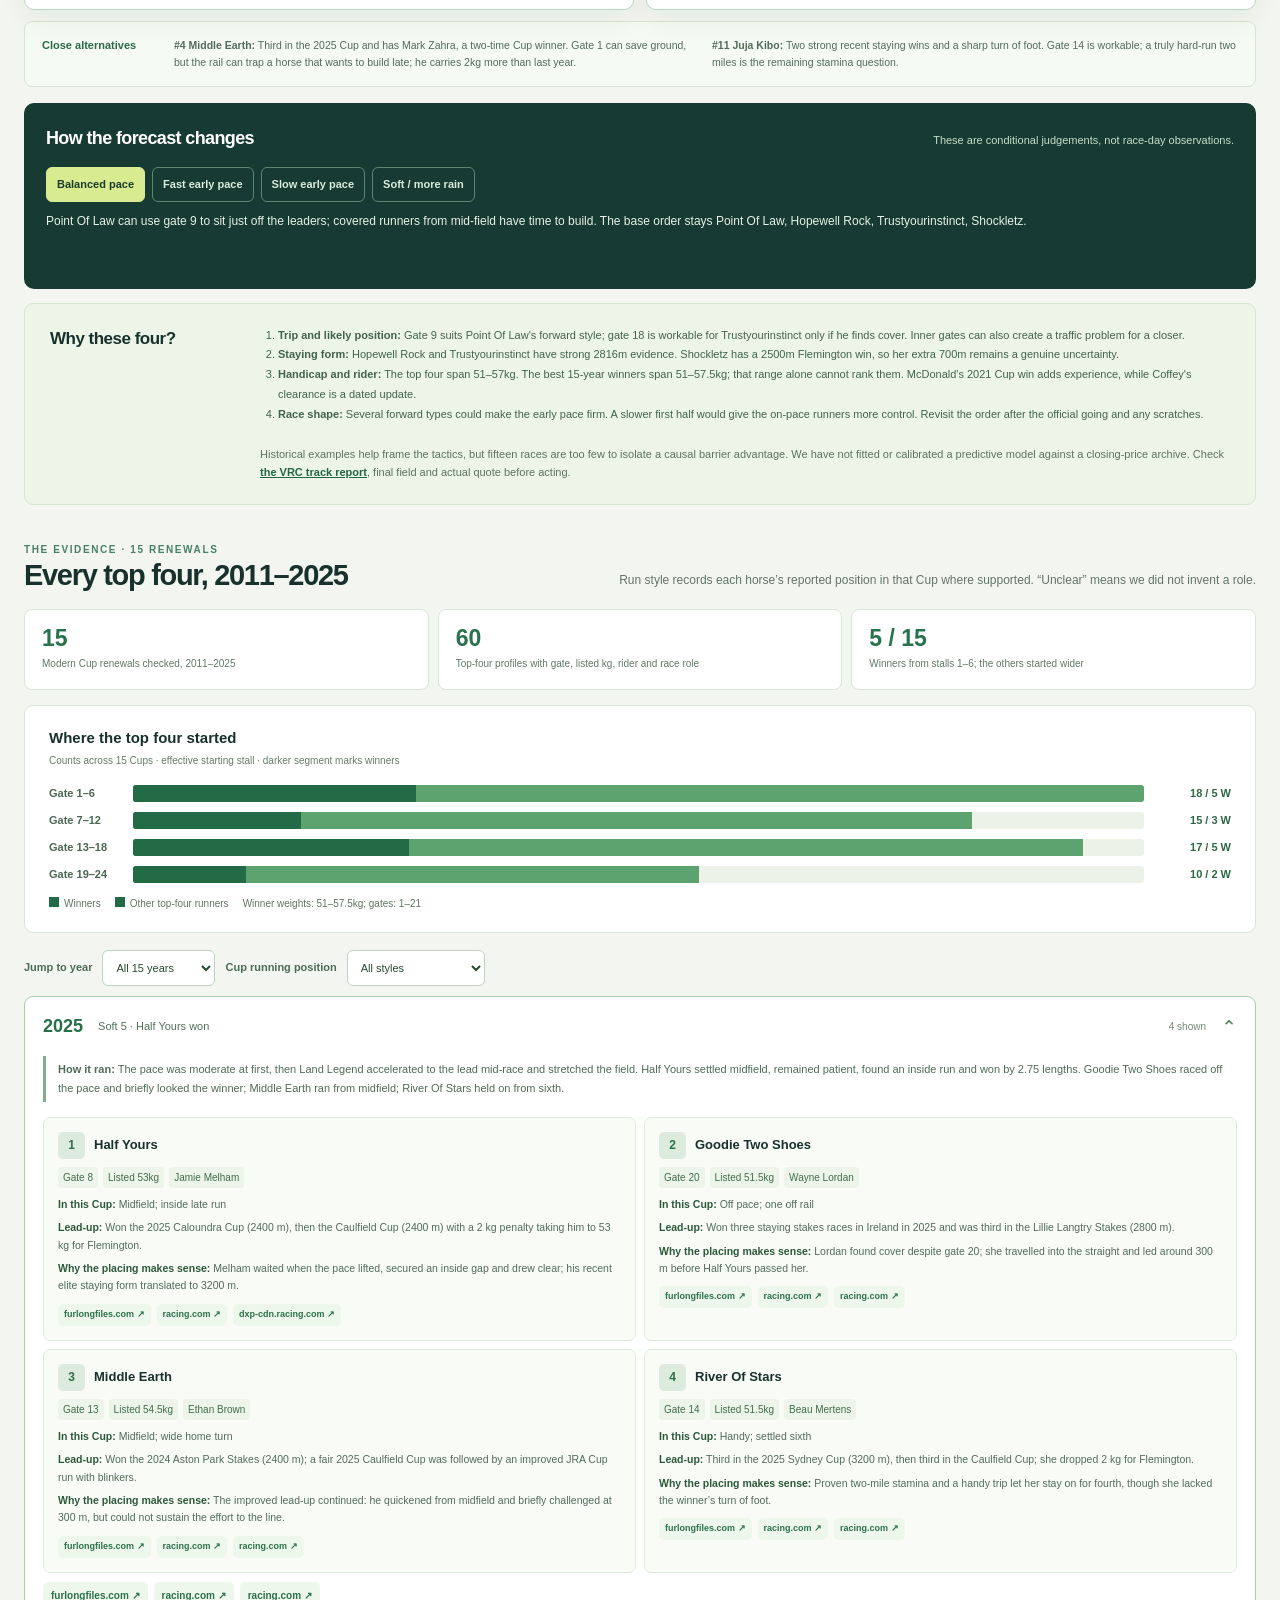
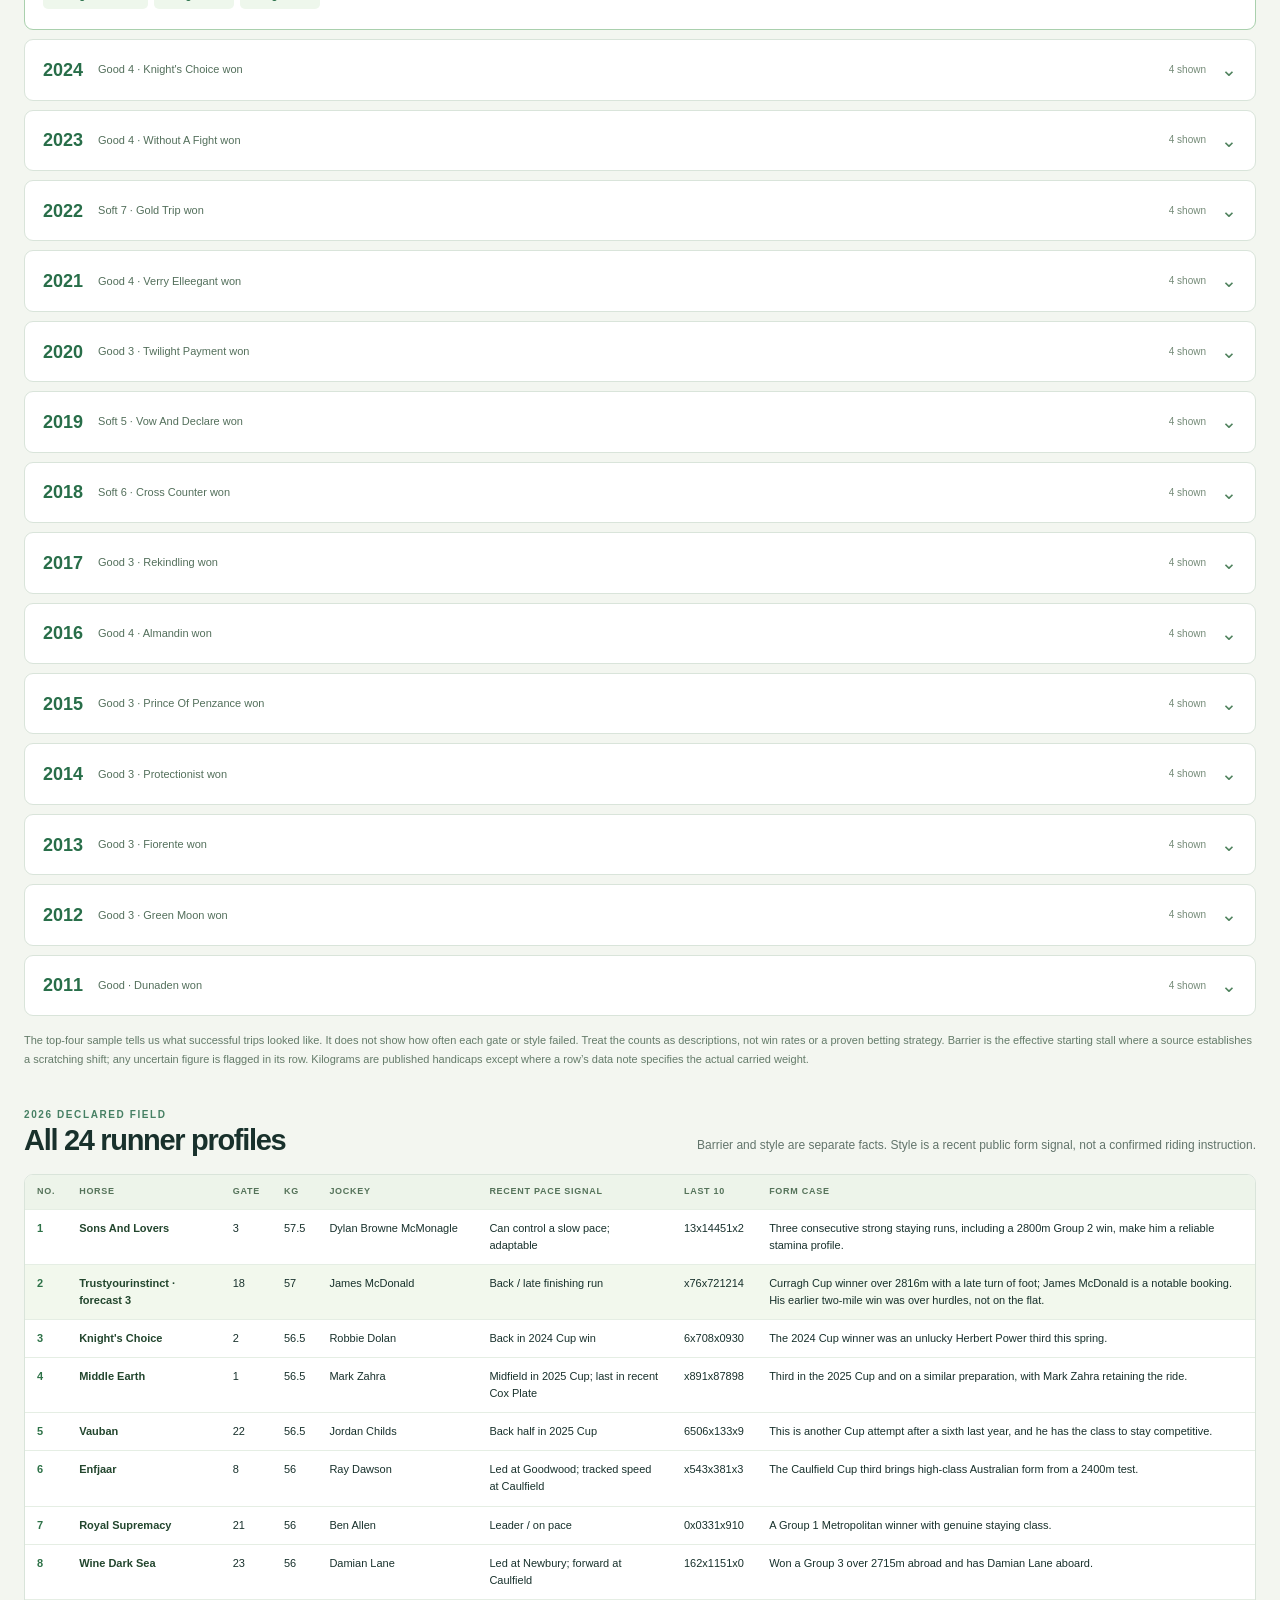
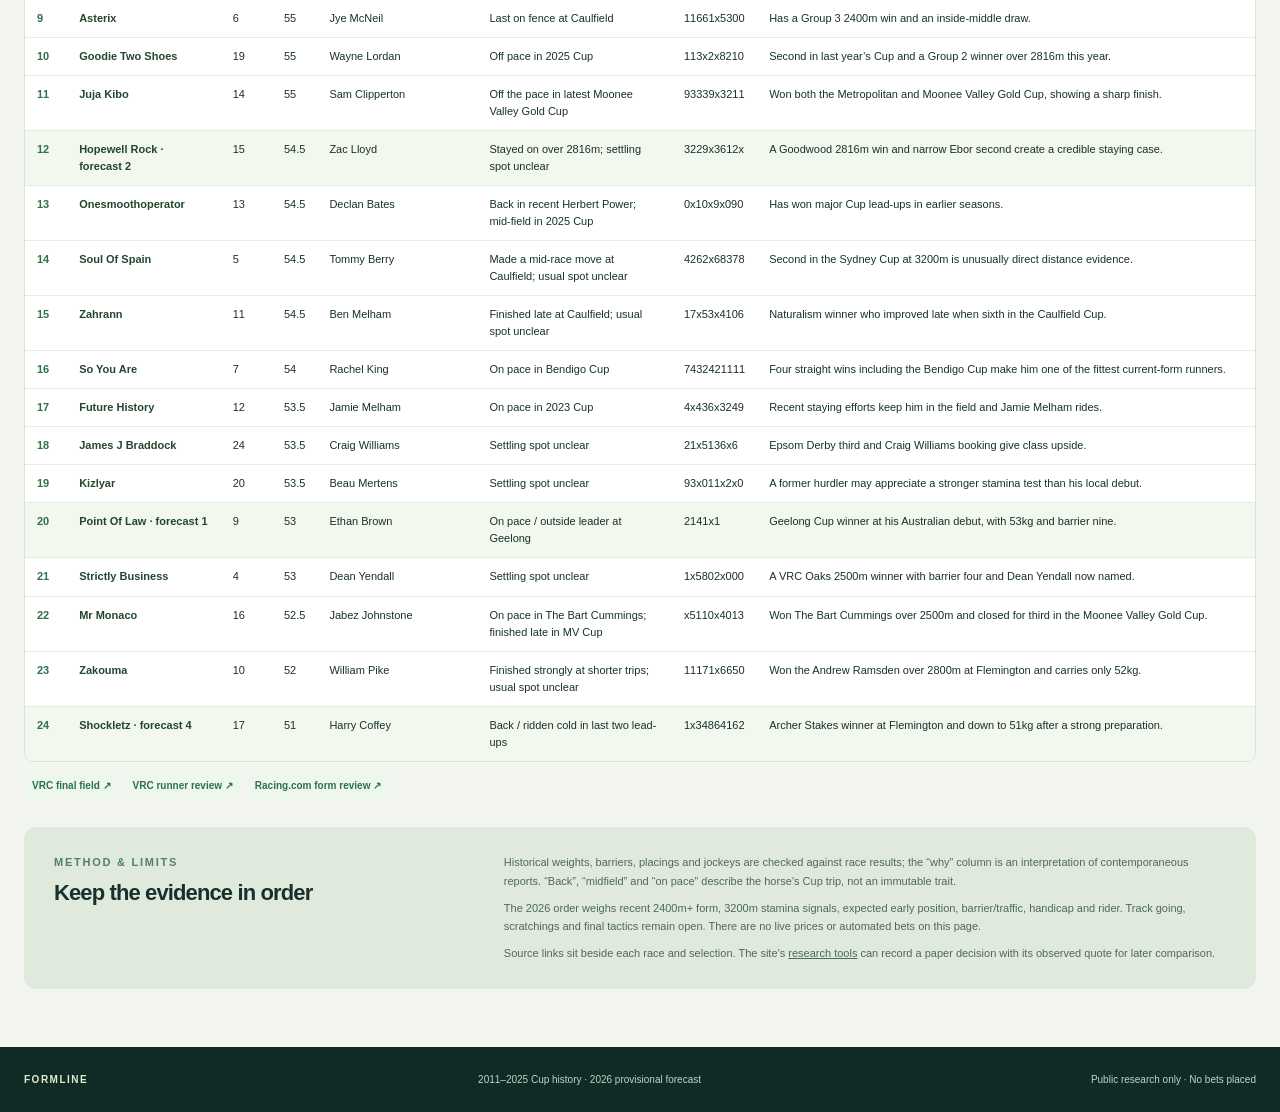
==== commit f18e318e: "Add race-day cards, horse explorer and betting calculator" ====
--- a/cup-analysis.html
+++ b/cup-analysis.html
@@ -31,7 +31,7 @@
   <button type="button" id="analysisMenuScrim" class="menu-scrim" aria-label="Close navigation" tabindex="-1"></button>
   <main class="shell cup-shell">
     <section class="hero cup-hero"><div><p class="eyebrow">MELBOURNE CUP · 2011–2025</p><h1>Fifteen races.<br><span>One fresh field.</span></h1><p class="hero-copy">Trace the first four home in every modern Cup, then test the 2026 runners against the race shape, gate, weight, form and rider.</p></div><div class="hero-badge"><span>60</span><small>TOP-FOUR<br>FINISHERS</small></div></section>
-    <div class="analysis-status"><span class="status-dot"></span><strong>Pre-race snapshot · 2 November 2026</strong><span>2026 race scheduled for 3 November · forecasts are provisional</span></div>
+    <div class="analysis-status"><span class="status-dot"></span><strong>Forecast prepared 2 November 2026</strong><span>Flemington Soft 5 at 7:32am on Cup morning · <a href="https://www.racingqueensland.com.au/racing/profiles/track/thoroughbred/flem" target="_blank" rel="noopener noreferrer">check current going ↗</a> · forecast provisional</span></div>
     <section class="analysis-intro" aria-labelledby="gate-title"><div><p class="eyebrow">THE GATE QUESTION</p><h2 id="gate-title">What does an inside draw mean at 3200m?</h2><p>Barrier 1 is nearest the rail. The Cup has a long straight run of roughly 888 metres before the first bend, giving a rider time to find a position. An inner gate can save ground and provide cover. It can also leave a backmarker surrounded by traffic when the pace lifts. A wide gate can cost an on-speed horse energy if it crosses the field, while a closer may drop in without fighting for the lead.</p><p><strong>Use the draw as a map input.</strong> It is not a standalone prediction. The position a horse takes, pace, stamina, weight, going and a clear run matter more than a “lucky” gate number. Scratchings can shift the stall a horse actually starts from.</p><div class="source-links"><a href="https://www.vrc.com.au/latest-news/breaking-down-the-barrier-numbers/" target="_blank" rel="noopener noreferrer">VRC: how Cup barriers work ↗</a><a href="https://www.vrc.com.au/media/3fjduqfh/2020-final-lexus-melbourne-cup-full-conditions-final.pdf" target="_blank" rel="noopener noreferrer">VRC course dimensions ↗</a></div></div><div class="gate-diagram" aria-label="Inside stall near rail, outer stall farther from rail"><div class="gate-rail">INSIDE RAIL</div><div class="gate-lane"><span class="gate-inside">1</span><span>2</span><span>3</span><span class="gate-ellipsis">···</span><span>21</span><span>22</span><span>23</span><span class="gate-outside">24</span></div><div class="gate-note"><span>Shorter path into cover</span><span>More room, possible extra ground</span></div></div></section>
     <section id="forecast" class="forecast-section" aria-labelledby="forecast-title"><div class="section-heading"><div><p class="eyebrow">PRE-RACE VIEW · FLEMINGTON R7</p><h2 id="forecast-title">Our provisional 2026 top four</h2></div><p>Ordered selections are an editorial forecast, not calibrated probabilities or a positive-value bet.</p></div><div id="forecast-cards" class="forecast-cards" aria-live="polite"><p class="loading">Loading the field comparison…</p></div><div id="forecast-alternatives" class="forecast-alternatives"></div><div class="scenario-wrap"><div class="scenario-head"><h3>How the forecast changes</h3><p>These are conditional judgements, not race-day observations.</p></div><div id="scenario-tabs" class="scenario-tabs" role="tablist" aria-label="Race scenarios"></div><div id="scenario-panel" class="scenario-panel" role="tabpanel" aria-live="polite"></div></div><div class="forecast-method"><h3>Why these four?</h3><ol id="forecast-logic"></ol><p>Historical examples help frame the tactics, but fifteen races are too few to isolate a causal barrier advantage. We have not fitted or calibrated a predictive model against a closing-price archive. Check <a href="https://www.vrc.com.au/track-and-weather-conditions/" target="_blank" rel="noopener noreferrer">the VRC track report</a>, final field and actual quote before acting.</p></div></section>
     <section id="history" class="history-section" aria-labelledby="history-title"><div class="section-heading"><div><p class="eyebrow">THE EVIDENCE · 15 RENEWALS</p><h2 id="history-title">Every top four, 2011–2025</h2></div><p>Run style records each horse’s reported position in that Cup where supported. “Unclear” means we did not invent a role.</p></div><div id="history-stats" class="history-stats" aria-live="polite"></div><div id="gate-chart" class="gate-chart"></div><div class="history-controls"><label for="history-year">Jump to year</label><select id="history-year"><option value="all">All 15 years</option></select><label for="history-style">Cup running position</label><select id="history-style"><option value="all">All styles</option><option value="leader">Leader / on pace</option><option value="midfield">Midfield / handy</option><option value="back">Back / closer</option><option value="unclear">Unclear</option></select></div><div id="history-years" class="history-years"><p class="loading">Loading verified race results…</p></div><p class="history-caveat">The top-four sample tells us what successful trips looked like. It does not show how often each gate or style failed. Treat the counts as descriptions, not win rates or a proven betting strategy. Barrier is the effective starting stall where a source establishes a scratching shift; any uncertain figure is flagged in its row. Kilograms are published handicaps except where a row’s data note specifies the actual carried weight.</p></section>
--- a/style.css
+++ b/style.css
@@ -39,8 +39,10 @@
 .conditions h2{font-size:20px;letter-spacing:-.035em;margin:0}
 .conditions p:not(.eyebrow){font-size:12px;max-width:820px;color:#455f51;line-height:1.6;margin:8px 0 4px}
 .conditions small{color:#567a62;font-size:10px}
+.conditions>div:last-child{display:grid;gap:8px;justify-items:start;flex:none}
 .outline-link{display:inline-block;white-space:nowrap;text-decoration:none;color:#1f684a;font-size:11px;font-weight:850;border:1px solid #9bc4a4;background:#fff;border-radius:7px;padding:11px 13px}
 .outline-link:hover{background:#f7fbf4}
+.conditions .outline-link{margin:0}
 .research{margin-top:38px}
 .section-heading{display:flex;align-items:end;justify-content:space-between;gap:18px;margin-bottom:17px}
 .section-heading .eyebrow{color:#478064;margin:0 0 3px}
@@ -132,3 +134,10 @@
 .cup-feature-link{display:inline-flex;align-items:center;gap:10px;flex:none;padding:10px 13px;border-radius:7px;background:#246e49;color:#fff;font-size:11px;font-weight:850;text-decoration:none}
 .cup-feature-link:hover{background:#185b3a}
 @media(max-width:700px){.cup-feature{display:block;padding:19px}.cup-feature-link{margin-top:13px}.desktop-nav{display:none}}
+.calculator-feature{display:flex;align-items:center;justify-content:space-between;gap:20px;margin-top:12px;padding:19px 26px;background:#fff;border:1px solid var(--line);border-radius:11px}
+.calculator-feature .eyebrow{color:#448265;margin:0 0 4px}
+.calculator-feature h2{font-size:17px;letter-spacing:-.03em;line-height:1.25;margin:0 0 4px}
+.calculator-feature p:not(.eyebrow){font-size:11px;line-height:1.55;color:var(--muted);margin:0}
+@media(max-width:700px){.calculator-feature{display:block;padding:18px}.calculator-feature .cup-feature-link{margin-top:13px}}
+.all-horses-main-link{display:inline-flex;align-items:center;gap:6px;margin-top:12px;padding:8px 11px;border-radius:6px;background:#e6f2e5;border:1px solid #bbd8bd;color:#276b49;text-decoration:none;font-size:11px;font-weight:850}
+.all-horses-main-link:hover{background:#d7ebd5}
